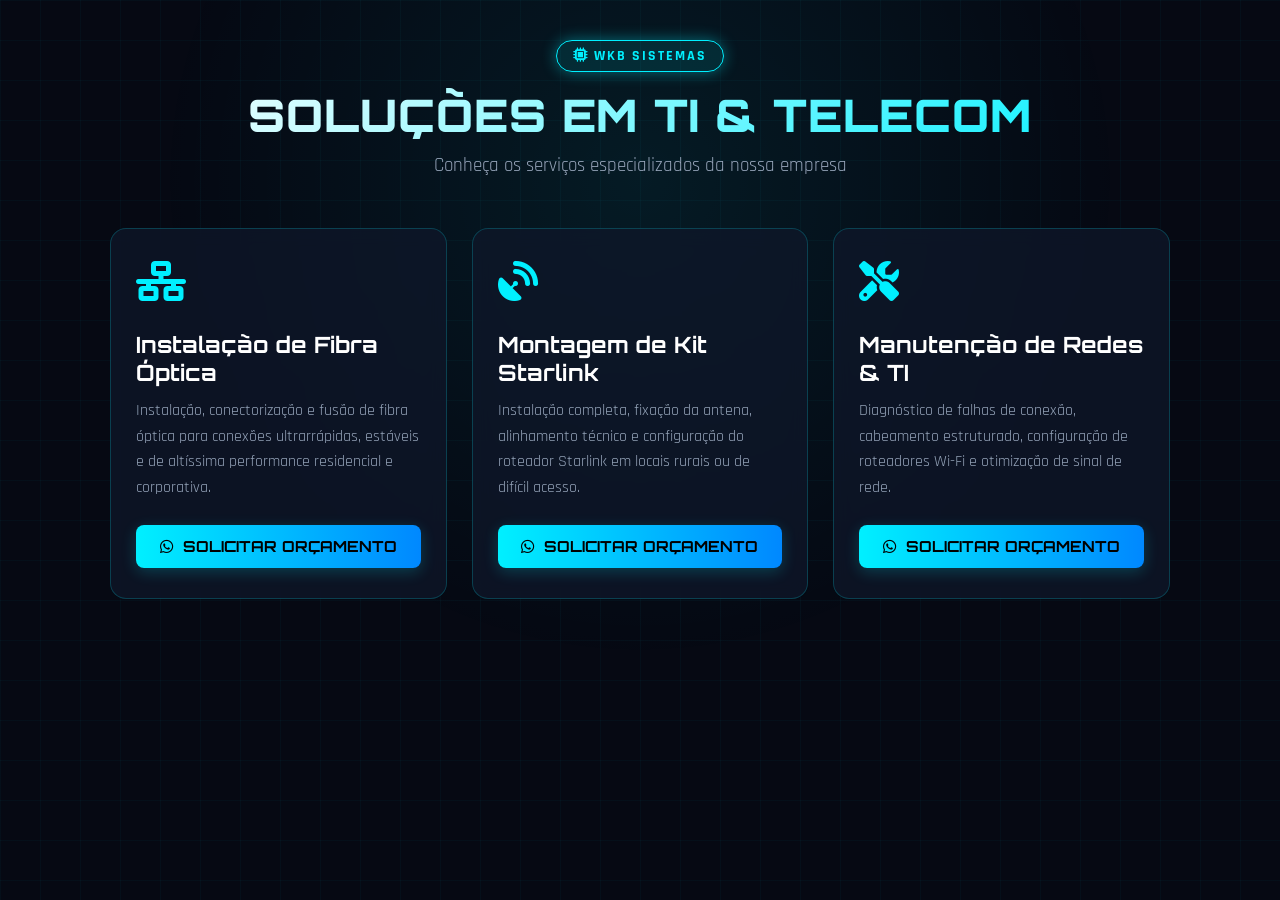
==== servicos/index.html @ 3f0a2d0a "Create index.html" ====
<!DOCTYPE html>
<html lang="pt-BR">
<head>
    <meta charset="UTF-8">
    <meta name="viewport" content="width=device-width, initial-scale=1.0">
    <title>WKB Sistemas - Nossos Serviços</title>
    
    <!-- Fontes Tech -->
    <link rel="preconnect" href="https://fonts.googleapis.com">
    <link rel="preconnect" href="https://fonts.gstatic.com" crossorigin>
    <link href="https://fonts.googleapis.com/css2?family=Orbitron:wght@500;700;900&family=Rajdhani:wght@500;600;700&display=swap" rel="stylesheet">
    <link rel="stylesheet" href="https://cdnjs.cloudflare.com/ajax/libs/font-awesome/6.4.0/css/all.min.css">

    <style>
        :root {
            --bg-color: #060913;
            --card-bg: rgba(15, 23, 42, 0.75);
            --primary-cyan: #00f0ff;
            --glow-cyan: rgba(0, 240, 255, 0.4);
            --text-main: #f8fafc;
            --text-sub: #94a3b8;
        }

        * {
            margin: 0;
            padding: 0;
            box-sizing: border-box;
            font-family: 'Rajdhani', sans-serif;
        }

        body {
            background-color: var(--bg-color);
            color: var(--text-main);
            min-height: 100vh;
            overflow-x: hidden;
            position: relative;
        }

        /* Animação de Fundo Tech Grid */
        body::before {
            content: "";
            position: fixed;
            top: 0; left: 0; right: 0; bottom: 0;
            background: 
                radial-gradient(circle at 50% 20%, rgba(0, 240, 255, 0.08) 0%, transparent 50%),
                linear-gradient(rgba(0, 240, 255, 0.03) 1px, transparent 1px),
                linear-gradient(90deg, rgba(0, 240, 255, 0.03) 1px, transparent 1px);
            background-size: 100% 100%, 40px 40px, 40px 40px;
            z-index: -1;
            animation: gridMove 20s linear infinite;
        }

        @keyframes gridMove {
            0% { background-position: 0 0, 0 0, 0 0; }
            100% { background-position: 0 0, 0 40px, 40px 0; }
        }

        .container {
            max-width: 1100px;
            margin: 0 auto;
            padding: 40px 20px;
        }

        header {
            text-align: center;
            margin-bottom: 50px;
        }

        .badge-tech {
            display: inline-block;
            padding: 6px 16px;
            background: rgba(0, 240, 255, 0.1);
            border: 1px solid var(--primary-cyan);
            color: var(--primary-cyan);
            border-radius: 20px;
            font-size: 0.9rem;
            font-weight: 700;
            letter-spacing: 2px;
            text-transform: uppercase;
            box-shadow: 0 0 15px var(--glow-cyan);
            margin-bottom: 15px;
            animation: pulse 2s infinite alternate;
        }

        h1 {
            font-family: 'Orbitron', sans-serif;
            font-size: 2.8rem;
            font-weight: 900;
            letter-spacing: 1px;
            text-transform: uppercase;
            background: linear-gradient(135deg, #ffffff 0%, var(--primary-cyan) 100%);
            -webkit-background-clip: text;
            -webkit-text-fill-color: transparent;
            margin-bottom: 10px;
        }

        p.subtitle {
            color: var(--text-sub);
            font-size: 1.2rem;
        }

        .services-grid {
            display: grid;
            grid-template-columns: repeat(auto-fit, minmax(300px, 1fr));
            gap: 25px;
            margin-bottom: 50px;
        }

        .service-card {
            background: var(--card-bg);
            border: 1px solid rgba(0, 240, 255, 0.2);
            border-radius: 16px;
            padding: 30px 25px;
            backdrop-filter: blur(10px);
            transition: all 0.3s ease;
            display: flex;
            flex-direction: column;
            justify-content: space-between;
        }

        .service-card:hover {
            transform: translateY(-8px);
            border-color: var(--primary-cyan);
            box-shadow: 0 10px 30px var(--glow-cyan);
        }

        .service-icon {
            font-size: 2.5rem;
            color: var(--primary-cyan);
            margin-bottom: 20px;
        }

        .service-title {
            font-family: 'Orbitron', sans-serif;
            font-size: 1.4rem;
            color: #fff;
            margin-bottom: 12px;
        }

        .service-desc {
            color: var(--text-sub);
            font-size: 1rem;
            line-height: 1.6;
            margin-bottom: 25px;
        }

        .btn-action {
            display: flex;
            align-items: center;
            justify-content: center;
            gap: 10px;
            width: 100%;
            padding: 12px;
            background: linear-gradient(90deg, #00f0ff, #0088ff);
            color: #000;
            font-family: 'Orbitron', sans-serif;
            font-size: 0.95rem;
            font-weight: 700;
            text-transform: uppercase;
            text-decoration: none;
            border-radius: 8px;
            transition: all 0.3s ease;
            box-shadow: 0 4px 15px rgba(0, 240, 255, 0.2);
        }

        .btn-action:hover {
            box-shadow: 0 0 25px var(--primary-cyan);
            transform: scale(1.02);
            color: #000;
        }

        @keyframes pulse {
            0% { box-shadow: 0 0 5px var(--glow-cyan); }
            100% { box-shadow: 0 0 20px var(--glow-cyan); }
        }

        @media (max-width: 768px) {
            h1 { font-size: 2rem; }
        }
    </style>
</head>
<body>

    <div class="container">
        <header>
            <div class="badge-tech"><i class="fa-solid fa-microchip"></i> WKB Sistemas</div>
            <h1>Soluções em TI & Telecom</h1>
            <p class="subtitle">Conheça os serviços especializados da nossa empresa</p>
        </header>

        <div class="services-grid">
            <!-- Serviço 1: Instalação de Fibra Óptica -->
            <div class="service-card">
                <div>
                    <div class="service-icon"><i class="fa-solid fa-network-wired"></i></div>
                    <h2 class="service-title">Instalação de Fibra Óptica</h2>
                    <p class="service-desc">Instalação, conectorização e fusão de fibra óptica para conexões ultrarrápidas, estáveis e de altíssima performance residencial e corporativa.</p>
                </div>
                <a href="https://wa.me/5593991192244?text=Ol%C3%A1!%20Gostaria%20de%20solicitar%20um%20or%C3%A7amento%20para%20Instala%C3%A7%C3%A3o%20de%20Fibra%20%C3%93ptica." target="_blank" class="btn-action">
                    <i class="fa-brands fa-whatsapp"></i> Solicitar Orçamento
                </a>
            </div>

            <!-- Serviço 2: Instalação & Suporte Starlink -->
            <div class="service-card">
                <div>
                    <div class="service-icon"><i class="fa-solid fa-satellite-dish"></i></div>
                    <h2 class="service-title">Montagem de Kit Starlink</h2>
                    <p class="service-desc">Instalação completa, fixação da antena, alinhamento técnico e configuração do roteador Starlink em locais rurais ou de difícil acesso.</p>
                </div>
                <a href="https://wa.me/5593991192244?text=Ol%C3%A1!%20Preciso%20de%20suporte%2Finstala%C3%A7%C3%A3o%20para%20Internet%20Starlink." target="_blank" class="btn-action">
                    <i class="fa-brands fa-whatsapp"></i> Solicitar Orçamento
                </a>
            </div>

            <!-- Serviço 3: Manutenção & Redes -->
            <div class="service-card">
                <div>
                    <div class="service-icon"><i class="fa-solid fa-screwdriver-wrench"></i></div>
                    <h2 class="service-title">Manutenção de Redes & TI</h2>
                    <p class="service-desc">Diagnóstico de falhas de conexão, cabeamento estruturado, configuração de roteadores Wi-Fi e otimização de sinal de rede.</p>
                </div>
                <a href="https://wa.me/5593991192244?text=Ol%C3%A1!%20Gostaria%20de%20agendar%20uma%20manuten%C3%A7%C3%A3o%20de%20rede%2FTI." target="_blank" class="btn-action">
                    <i class="fa-brands fa-whatsapp"></i> Solicitar Orçamento
                </a>
            </div>
        </div>
    </div>

</body>
</html>
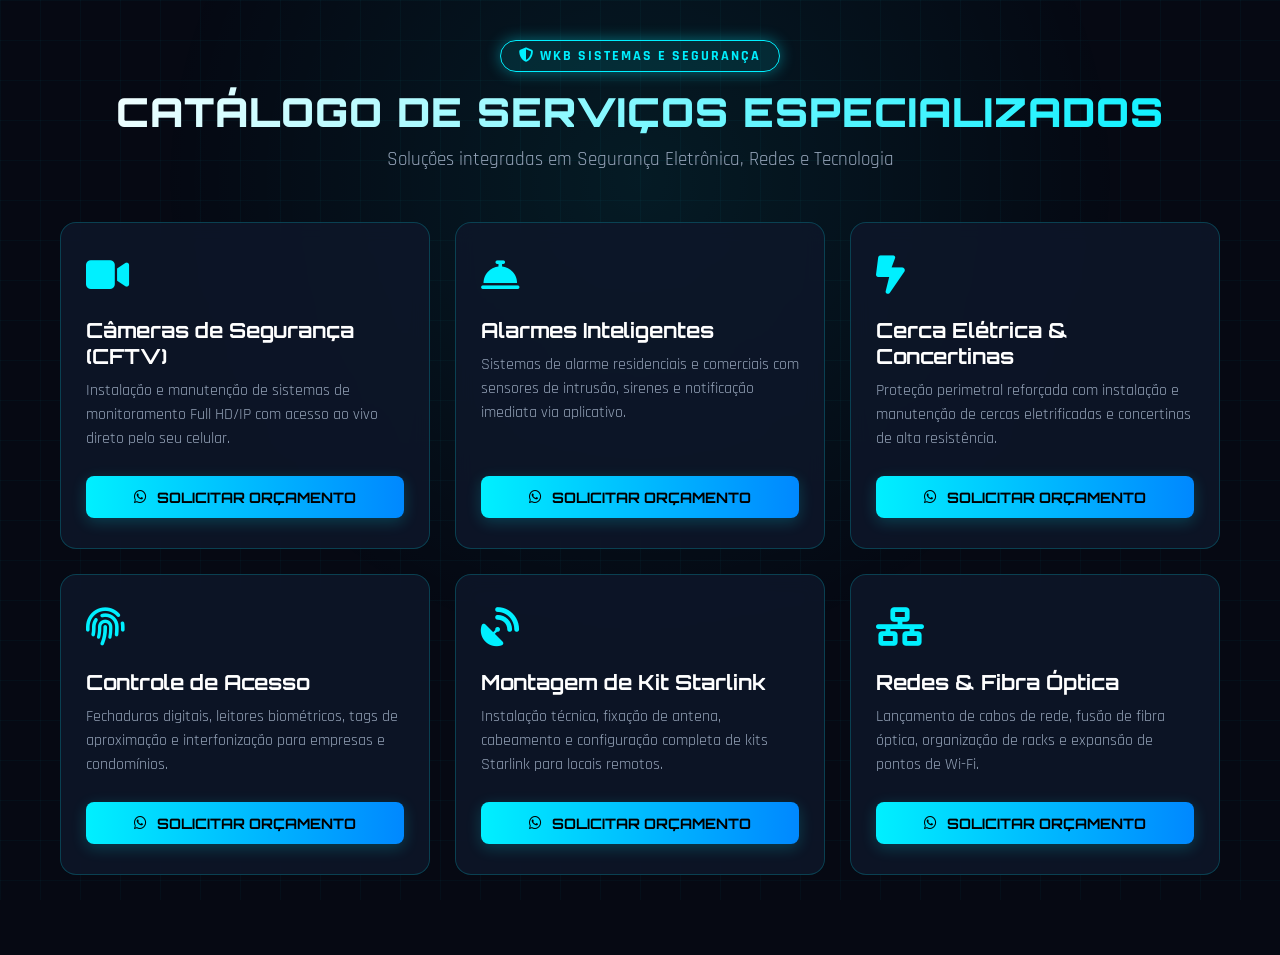
==== commit 9558f46e: "Update index.html" ====
--- a/servicos/index.html
+++ b/servicos/index.html
@@ -3,7 +3,7 @@
 <head>
     <meta charset="UTF-8">
     <meta name="viewport" content="width=device-width, initial-scale=1.0">
-    <title>WKB Sistemas - Nossos Serviços</title>
+    <title>WKB Sistemas e Segurança - Serviços Especializados</title>
     
     <!-- Fontes Tech -->
     <link rel="preconnect" href="https://fonts.googleapis.com">
@@ -14,7 +14,7 @@
     <style>
         :root {
             --bg-color: #060913;
-            --card-bg: rgba(15, 23, 42, 0.75);
+            --card-bg: rgba(15, 23, 42, 0.85);
             --primary-cyan: #00f0ff;
             --glow-cyan: rgba(0, 240, 255, 0.4);
             --text-main: #f8fafc;
@@ -36,7 +36,7 @@
             position: relative;
         }
 
-        /* Animação de Fundo Tech Grid */
+        /* Background Tech Grid Animado */
         body::before {
             content: "";
             position: fixed;
@@ -56,7 +56,7 @@
         }
 
         .container {
-            max-width: 1100px;
+            max-width: 1200px;
             margin: 0 auto;
             padding: 40px 20px;
         }
@@ -68,7 +68,7 @@
 
         .badge-tech {
             display: inline-block;
-            padding: 6px 16px;
+            padding: 6px 18px;
             background: rgba(0, 240, 255, 0.1);
             border: 1px solid var(--primary-cyan);
             color: var(--primary-cyan);
@@ -84,7 +84,7 @@
 
         h1 {
             font-family: 'Orbitron', sans-serif;
-            font-size: 2.8rem;
+            font-size: 2.5rem;
             font-weight: 900;
             letter-spacing: 1px;
             text-transform: uppercase;
@@ -101,9 +101,9 @@
 
         .services-grid {
             display: grid;
-            grid-template-columns: repeat(auto-fit, minmax(300px, 1fr));
+            grid-template-columns: repeat(auto-fit, minmax(320px, 1fr));
             gap: 25px;
-            margin-bottom: 50px;
+            margin-bottom: 40px;
         }
 
         .service-card {
@@ -125,22 +125,22 @@
         }
 
         .service-icon {
-            font-size: 2.5rem;
+            font-size: 2.4rem;
             color: var(--primary-cyan);
-            margin-bottom: 20px;
+            margin-bottom: 15px;
         }
 
         .service-title {
             font-family: 'Orbitron', sans-serif;
-            font-size: 1.4rem;
+            font-size: 1.3rem;
             color: #fff;
-            margin-bottom: 12px;
+            margin-bottom: 10px;
         }
 
         .service-desc {
             color: var(--text-sub);
             font-size: 1rem;
-            line-height: 1.6;
+            line-height: 1.5;
             margin-bottom: 25px;
         }
 
@@ -154,7 +154,7 @@
             background: linear-gradient(90deg, #00f0ff, #0088ff);
             color: #000;
             font-family: 'Orbitron', sans-serif;
-            font-size: 0.95rem;
+            font-size: 0.9rem;
             font-weight: 700;
             text-transform: uppercase;
             text-decoration: none;
@@ -175,7 +175,7 @@
         }
 
         @media (max-width: 768px) {
-            h1 { font-size: 2rem; }
+            h1 { font-size: 1.8rem; }
         }
     </style>
 </head>
@@ -183,44 +183,80 @@
 
     <div class="container">
         <header>
-            <div class="badge-tech"><i class="fa-solid fa-microchip"></i> WKB Sistemas</div>
-            <h1>Soluções em TI & Telecom</h1>
-            <p class="subtitle">Conheça os serviços especializados da nossa empresa</p>
+            <div class="badge-tech"><i class="fa-solid fa-shield-halved"></i> WKB SISTEMAS E SEGURANÇA</div>
+            <h1>Catálogo de Serviços Especializados</h1>
+            <p class="subtitle">Soluções integradas em Segurança Eletrônica, Redes e Tecnologia</p>
         </header>
 
         <div class="services-grid">
-            <!-- Serviço 1: Instalação de Fibra Óptica -->
-            <div class="service-card">
-                <div>
-                    <div class="service-icon"><i class="fa-solid fa-network-wired"></i></div>
-                    <h2 class="service-title">Instalação de Fibra Óptica</h2>
-                    <p class="service-desc">Instalação, conectorização e fusão de fibra óptica para conexões ultrarrápidas, estáveis e de altíssima performance residencial e corporativa.</p>
-                </div>
-                <a href="https://wa.me/5593991192244?text=Ol%C3%A1!%20Gostaria%20de%20solicitar%20um%20or%C3%A7amento%20para%20Instala%C3%A7%C3%A3o%20de%20Fibra%20%C3%93ptica." target="_blank" class="btn-action">
-                    <i class="fa-brands fa-whatsapp"></i> Solicitar Orçamento
-                </a>
-            </div>
-
-            <!-- Serviço 2: Instalação & Suporte Starlink -->
+            <!-- 1. Câmeras de Segurança (CFTV) -->
+            <div class="service-card">
+                <div>
+                    <div class="service-icon"><i class="fa-solid fa-video"></i></div>
+                    <h2 class="service-title">Câmeras de Segurança (CFTV)</h2>
+                    <p class="service-desc">Instalação e manutenção de sistemas de monitoramento Full HD/IP com acesso ao vivo direto pelo seu celular.</p>
+                </div>
+                <a href="https://wa.me/5593991192244?text=Ol%C3%A1!%20Quero%20um%20or%C3%A7amento%20para%20C%C3%A2meras%20de%20Seguran%C3%A7a%20(CFTV)." target="_blank" class="btn-action">
+                    <i class="fa-brands fa-whatsapp"></i> Solicitar Orçamento
+                </a>
+            </div>
+
+            <!-- 2. Alarmes & Sensor de Presença -->
+            <div class="service-card">
+                <div>
+                    <div class="service-icon"><i class="fa-solid fa-bell-concierge"></i></div>
+                    <h2 class="service-title">Alarmes Inteligentes</h2>
+                    <p class="service-desc">Sistemas de alarme residenciais e comerciais com sensores de intrusão, sirenes e notificação imediata via aplicativo.</p>
+                </div>
+                <a href="https://wa.me/5593991192244?text=Ol%C3%A1!%20Gostaria%20de%20um%20or%C3%A7amento%20para%20Sistema%20de%20Alarmes." target="_blank" class="btn-action">
+                    <i class="fa-brands fa-whatsapp"></i> Solicitar Orçamento
+                </a>
+            </div>
+
+            <!-- 3. Cerca Elétrica & Concertina -->
+            <div class="service-card">
+                <div>
+                    <div class="service-icon"><i class="fa-solid fa-bolt-lightning"></i></div>
+                    <h2 class="service-title">Cerca Elétrica & Concertinas</h2>
+                    <p class="service-desc">Proteção perimetral reforçada com instalação e manutenção de cercas eletrificadas e concertinas de alta resistência.</p>
+                </div>
+                <a href="https://wa.me/5593991192244?text=Ol%C3%A1!%20Quero%20um%20or%C3%A7amento%20para%20Cerca%20El%C3%A9trica%2FConcertina." target="_blank" class="btn-action">
+                    <i class="fa-brands fa-whatsapp"></i> Solicitar Orçamento
+                </a>
+            </div>
+
+            <!-- 4. Controle de Acesso & Fechaduras -->
+            <div class="service-card">
+                <div>
+                    <div class="service-icon"><i class="fa-solid fa-fingerprint"></i></div>
+                    <h2 class="service-title">Controle de Acesso</h2>
+                    <p class="service-desc">Fechaduras digitais, leitores biométricos, tags de aproximação e interfonização para empresas e condomínios.</p>
+                </div>
+                <a href="https://wa.me/5593991192244?text=Ol%C3%A1!%20Tenho%20interesse%20em%20Controle%20de%20Acesso%20e%20Fechaduras%20Digitais." target="_blank" class="btn-action">
+                    <i class="fa-brands fa-whatsapp"></i> Solicitar Orçamento
+                </a>
+            </div>
+
+            <!-- 5. Instalação & Apontamento Starlink -->
             <div class="service-card">
                 <div>
                     <div class="service-icon"><i class="fa-solid fa-satellite-dish"></i></div>
                     <h2 class="service-title">Montagem de Kit Starlink</h2>
-                    <p class="service-desc">Instalação completa, fixação da antena, alinhamento técnico e configuração do roteador Starlink em locais rurais ou de difícil acesso.</p>
-                </div>
-                <a href="https://wa.me/5593991192244?text=Ol%C3%A1!%20Preciso%20de%20suporte%2Finstala%C3%A7%C3%A3o%20para%20Internet%20Starlink." target="_blank" class="btn-action">
-                    <i class="fa-brands fa-whatsapp"></i> Solicitar Orçamento
-                </a>
-            </div>
-
-            <!-- Serviço 3: Manutenção & Redes -->
-            <div class="service-card">
-                <div>
-                    <div class="service-icon"><i class="fa-solid fa-screwdriver-wrench"></i></div>
-                    <h2 class="service-title">Manutenção de Redes & TI</h2>
-                    <p class="service-desc">Diagnóstico de falhas de conexão, cabeamento estruturado, configuração de roteadores Wi-Fi e otimização de sinal de rede.</p>
-                </div>
-                <a href="https://wa.me/5593991192244?text=Ol%C3%A1!%20Gostaria%20de%20agendar%20uma%20manuten%C3%A7%C3%A3o%20de%20rede%2FTI." target="_blank" class="btn-action">
+                    <p class="service-desc">Instalação técnica, fixação de antena, cabeamento e configuração completa de kits Starlink para locais remotos.</p>
+                </div>
+                <a href="https://wa.me/5593991192244?text=Ol%C3%A1!%20Preciso%20de%20instala%C3%A7%C3%A3o%2Fsuporte%20para%20Internet%20Starlink." target="_blank" class="btn-action">
+                    <i class="fa-brands fa-whatsapp"></i> Solicitar Orçamento
+                </a>
+            </div>
+
+            <!-- 6. Cabeamento Estruturado & Fibra -->
+            <div class="service-card">
+                <div>
+                    <div class="service-icon"><i class="fa-solid fa-network-wired"></i></div>
+                    <h2 class="service-title">Redes & Fibra Óptica</h2>
+                    <p class="service-desc">Lançamento de cabos de rede, fusão de fibra óptica, organização de racks e expansão de pontos de Wi-Fi.</p>
+                </div>
+                <a href="https://wa.me/5593991192244?text=Ol%C3%A1!%20Gostaria%20de%20or%C3%A7amento%20para%20Redes%20e%20Fibra%20%C3%93ptica." target="_blank" class="btn-action">
                     <i class="fa-brands fa-whatsapp"></i> Solicitar Orçamento
                 </a>
             </div>
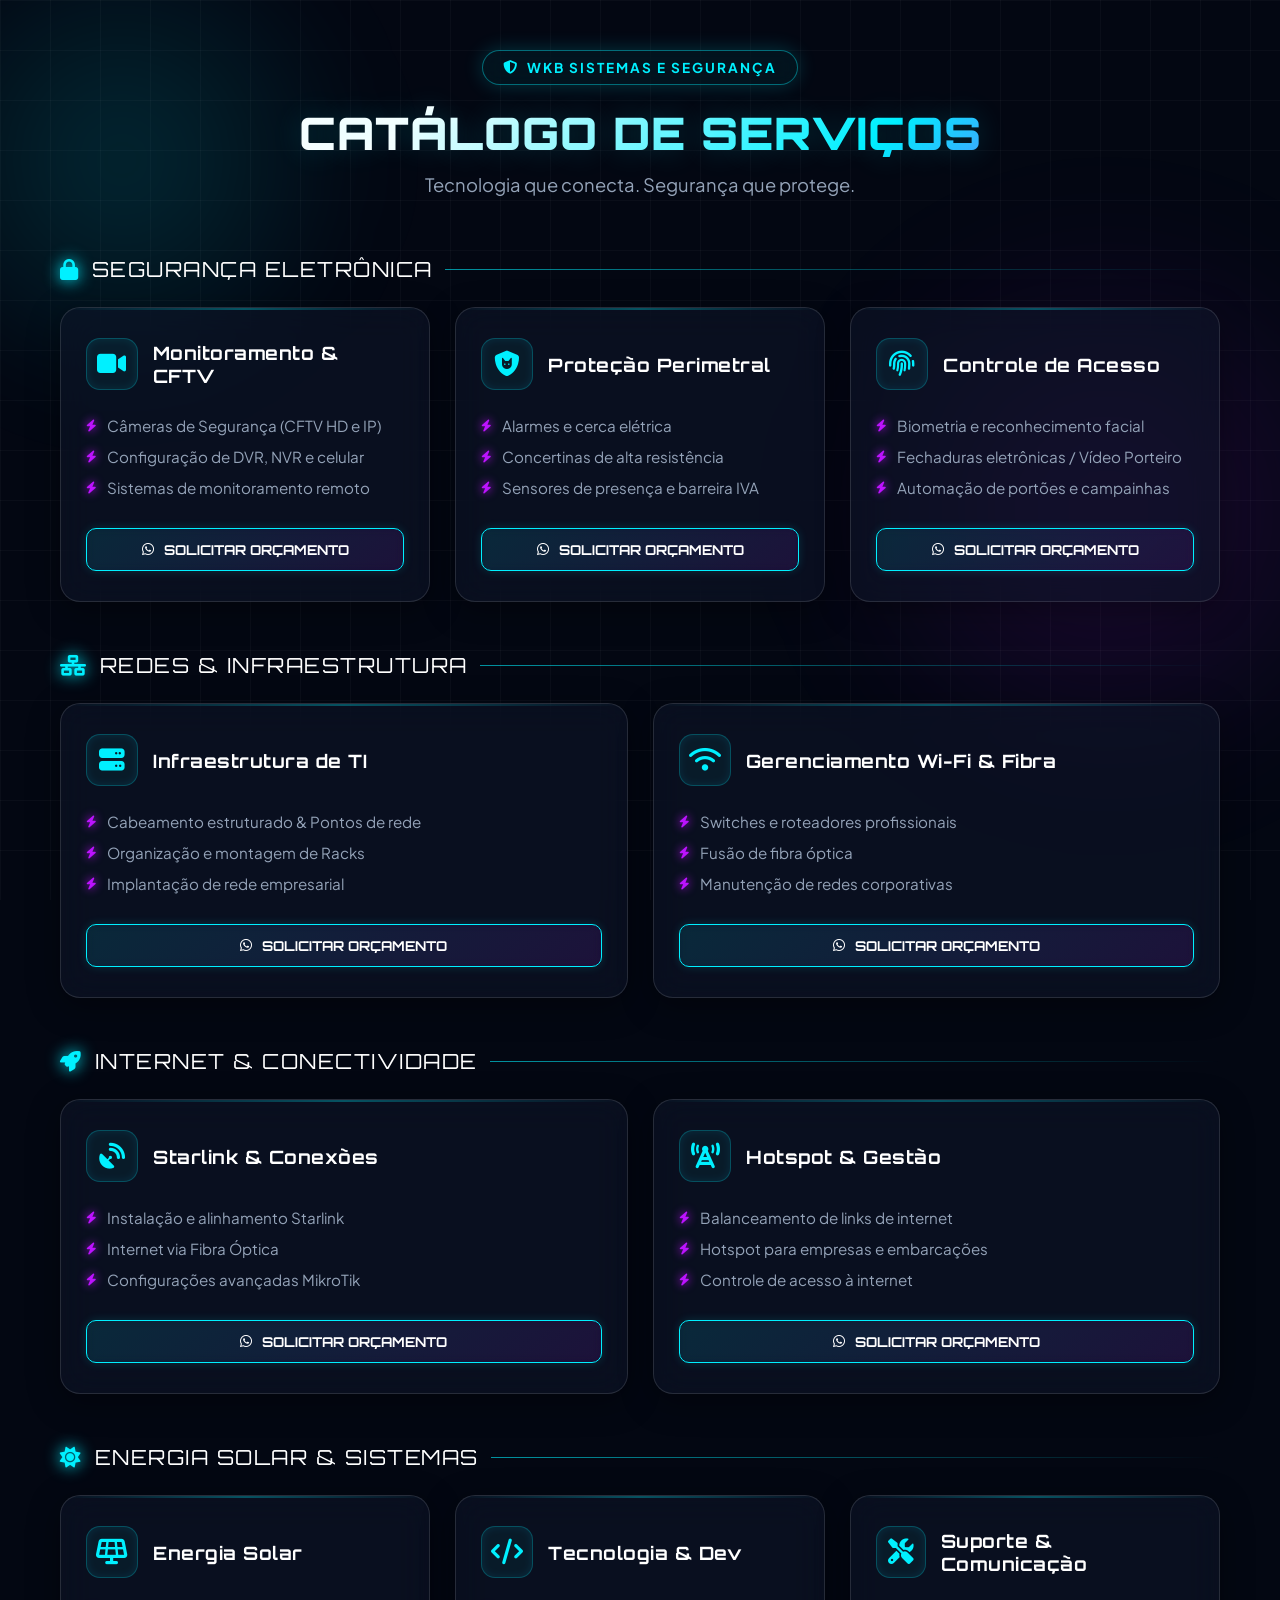
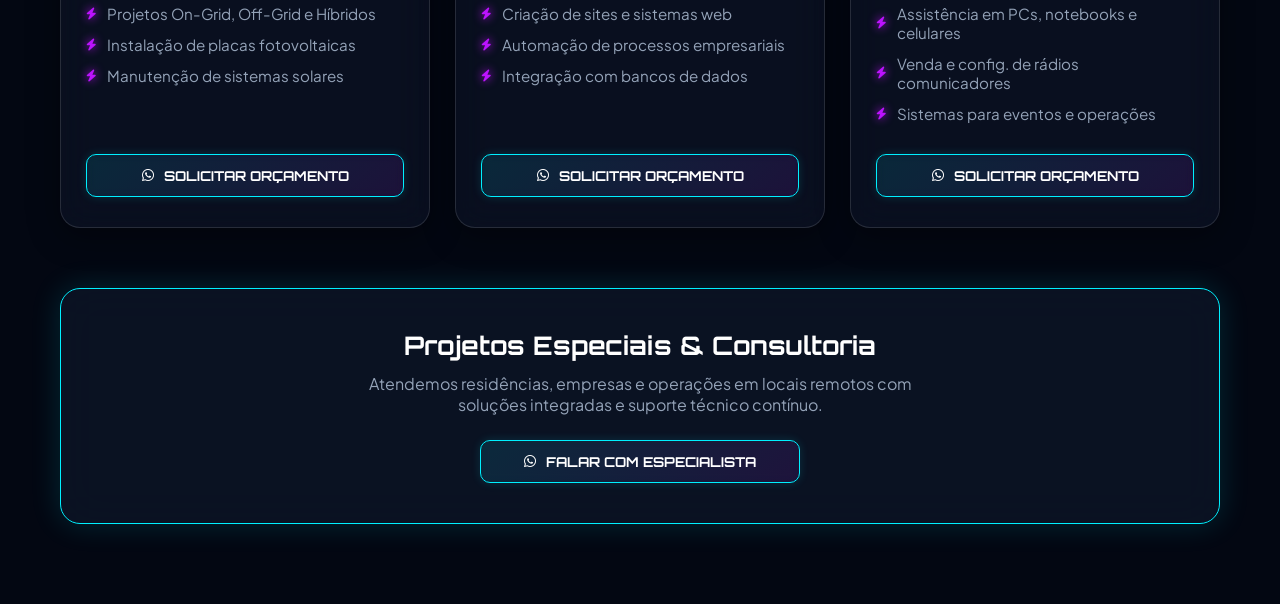
==== commit a710248f: "Create index.html" ====
--- a/servicos/index.html
+++ b/servicos/index.html
@@ -3,20 +3,22 @@
 <head>
     <meta charset="UTF-8">
     <meta name="viewport" content="width=device-width, initial-scale=1.0">
-    <title>WKB Sistemas e Segurança - Serviços Especializados</title>
+    <title>Serviços | WKB Sistemas e Segurança</title>
     
-    <!-- Fontes Tech -->
+    <!-- Fontes Google -->
     <link rel="preconnect" href="https://fonts.googleapis.com">
     <link rel="preconnect" href="https://fonts.gstatic.com" crossorigin>
-    <link href="https://fonts.googleapis.com/css2?family=Orbitron:wght@500;700;900&family=Rajdhani:wght@500;600;700&display=swap" rel="stylesheet">
+    <link href="https://fonts.googleapis.com/css2?family=Orbitron:wght@600;800;900&family=Plus+Jakarta+Sans:wght@400;500;600;700&display=swap" rel="stylesheet">
     <link rel="stylesheet" href="https://cdnjs.cloudflare.com/ajax/libs/font-awesome/6.4.0/css/all.min.css">
 
     <style>
         :root {
-            --bg-color: #060913;
-            --card-bg: rgba(15, 23, 42, 0.85);
-            --primary-cyan: #00f0ff;
-            --glow-cyan: rgba(0, 240, 255, 0.4);
+            --bg-color: #030712;
+            --glass-bg: rgba(15, 23, 42, 0.55);
+            --glass-border: rgba(255, 255, 255, 0.12);
+            --neon-cyan: #00f0ff;
+            --neon-purple: #bc13fe;
+            --neon-green: #10b981;
             --text-main: #f8fafc;
             --text-sub: #94a3b8;
         }
@@ -25,7 +27,7 @@
             margin: 0;
             padding: 0;
             box-sizing: border-box;
-            font-family: 'Rajdhani', sans-serif;
+            font-family: 'Plus Jakarta Sans', sans-serif;
         }
 
         body {
@@ -36,114 +38,208 @@
             position: relative;
         }
 
-        /* Background Tech Grid Animado */
+        /* Esferas com Brilho Neon de Fundo */
+        .glow-sphere-1 {
+            position: fixed;
+            top: -10%;
+            left: -10%;
+            width: 500px;
+            height: 500px;
+            background: radial-gradient(circle, rgba(0, 240, 255, 0.15) 0%, transparent 70%);
+            z-index: -1;
+            filter: blur(50px);
+        }
+
+        .glow-sphere-2 {
+            position: fixed;
+            bottom: 10%;
+            right: -10%;
+            width: 600px;
+            height: 600px;
+            background: radial-gradient(circle, rgba(188, 19, 254, 0.15) 0%, transparent 70%);
+            z-index: -1;
+            filter: blur(60px);
+        }
+
+        /* Grid de Fundo Futurista */
         body::before {
             content: "";
             position: fixed;
             top: 0; left: 0; right: 0; bottom: 0;
-            background: 
-                radial-gradient(circle at 50% 20%, rgba(0, 240, 255, 0.08) 0%, transparent 50%),
-                linear-gradient(rgba(0, 240, 255, 0.03) 1px, transparent 1px),
-                linear-gradient(90deg, rgba(0, 240, 255, 0.03) 1px, transparent 1px);
-            background-size: 100% 100%, 40px 40px, 40px 40px;
+            background-image: 
+                linear-gradient(rgba(255, 255, 255, 0.03) 1px, transparent 1px),
+                linear-gradient(90deg, rgba(255, 255, 255, 0.03) 1px, transparent 1px);
+            background-size: 50px 50px;
             z-index: -1;
-            animation: gridMove 20s linear infinite;
-        }
-
-        @keyframes gridMove {
-            0% { background-position: 0 0, 0 0, 0 0; }
-            100% { background-position: 0 0, 0 40px, 40px 0; }
         }
 
         .container {
             max-width: 1200px;
             margin: 0 auto;
-            padding: 40px 20px;
+            padding: 50px 20px 80px 20px;
         }
 
         header {
             text-align: center;
-            margin-bottom: 50px;
-        }
-
+            margin-bottom: 60px;
+        }
+
+        /* Badge Estilo Vidro Neon */
         .badge-tech {
-            display: inline-block;
-            padding: 6px 18px;
-            background: rgba(0, 240, 255, 0.1);
-            border: 1px solid var(--primary-cyan);
-            color: var(--primary-cyan);
-            border-radius: 20px;
-            font-size: 0.9rem;
+            display: inline-flex;
+            align-items: center;
+            gap: 8px;
+            padding: 8px 20px;
+            background: rgba(0, 240, 255, 0.05);
+            border: 1px solid rgba(0, 240, 255, 0.4);
+            color: var(--neon-cyan);
+            border-radius: 50px;
+            font-size: 0.85rem;
             font-weight: 700;
             letter-spacing: 2px;
             text-transform: uppercase;
-            box-shadow: 0 0 15px var(--glow-cyan);
-            margin-bottom: 15px;
-            animation: pulse 2s infinite alternate;
+            backdrop-filter: blur(10px);
+            box-shadow: 0 0 20px rgba(0, 240, 255, 0.2);
+            margin-bottom: 20px;
         }
 
         h1 {
             font-family: 'Orbitron', sans-serif;
-            font-size: 2.5rem;
+            font-size: 2.8rem;
             font-weight: 900;
             letter-spacing: 1px;
             text-transform: uppercase;
-            background: linear-gradient(135deg, #ffffff 0%, var(--primary-cyan) 100%);
+            background: linear-gradient(135deg, #ffffff 30%, var(--neon-cyan) 70%, var(--neon-purple) 100%);
             -webkit-background-clip: text;
             -webkit-text-fill-color: transparent;
-            margin-bottom: 10px;
+            margin-bottom: 12px;
+            text-shadow: 0 0 30px rgba(0, 240, 255, 0.2);
         }
 
         p.subtitle {
             color: var(--text-sub);
-            font-size: 1.2rem;
-        }
-
+            font-size: 1.15rem;
+        }
+
+        /* Título de Seção com Vidro e Neon */
+        .category-title {
+            font-family: 'Orbitron', sans-serif;
+            font-size: 1.3rem;
+            color: #fff;
+            margin: 50px 0 25px 0;
+            display: flex;
+            align-items: center;
+            gap: 12px;
+            text-transform: uppercase;
+            letter-spacing: 1.5px;
+        }
+
+        .category-title i {
+            color: var(--neon-cyan);
+            filter: drop-shadow(0 0 8px var(--neon-cyan));
+        }
+
+        .category-title::after {
+            content: "";
+            flex: 1;
+            height: 1px;
+            background: linear-gradient(90deg, rgba(0, 240, 255, 0.6), transparent);
+        }
+
+        /* Grid de Cards */
         .services-grid {
             display: grid;
             grid-template-columns: repeat(auto-fit, minmax(320px, 1fr));
             gap: 25px;
-            margin-bottom: 40px;
-        }
-
+        }
+
+        /* CARD GLASSMORPHISM NEON */
         .service-card {
-            background: var(--card-bg);
-            border: 1px solid rgba(0, 240, 255, 0.2);
-            border-radius: 16px;
+            background: var(--glass-bg);
+            border: 1px solid var(--glass-border);
+            border-radius: 20px;
             padding: 30px 25px;
-            backdrop-filter: blur(10px);
-            transition: all 0.3s ease;
+            backdrop-filter: blur(16px);
+            -webkit-backdrop-filter: blur(16px);
+            box-shadow: 0 8px 32px 0 rgba(0, 0, 0, 0.37);
+            transition: all 0.4s cubic-bezier(0.175, 0.885, 0.32, 1.275);
             display: flex;
             flex-direction: column;
             justify-content: space-between;
+            position: relative;
+            overflow: hidden;
+        }
+
+        .service-card::before {
+            content: "";
+            position: absolute;
+            top: 0; left: 0; right: 0; height: 2px;
+            background: linear-gradient(90deg, transparent, var(--neon-cyan), transparent);
+            opacity: 0.3;
+            transition: 0.4s;
         }
 
         .service-card:hover {
-            transform: translateY(-8px);
-            border-color: var(--primary-cyan);
-            box-shadow: 0 10px 30px var(--glow-cyan);
-        }
-
-        .service-icon {
-            font-size: 2.4rem;
-            color: var(--primary-cyan);
-            margin-bottom: 15px;
-        }
-
-        .service-title {
+            transform: translateY(-8px) scale(1.01);
+            border-color: rgba(0, 240, 255, 0.5);
+            box-shadow: 0 15px 35px rgba(0, 240, 255, 0.15), 0 0 15px rgba(188, 19, 254, 0.15);
+        }
+
+        .service-card:hover::before {
+            opacity: 1;
+            background: linear-gradient(90deg, var(--neon-cyan), var(--neon-purple));
+        }
+
+        .card-header {
+            display: flex;
+            align-items: center;
+            gap: 15px;
+            margin-bottom: 20px;
+        }
+
+        /* Ícone Neon */
+        .card-icon {
+            font-size: 1.6rem;
+            color: var(--neon-cyan);
+            width: 52px;
+            height: 52px;
+            background: rgba(0, 240, 255, 0.05);
+            border-radius: 14px;
+            display: flex;
+            align-items: center;
+            justify-content: center;
+            border: 1px solid rgba(0, 240, 255, 0.25);
+            box-shadow: inset 0 0 10px rgba(0, 240, 255, 0.1);
+        }
+
+        .card-title {
             font-family: 'Orbitron', sans-serif;
-            font-size: 1.3rem;
+            font-size: 1.15rem;
             color: #fff;
-            margin-bottom: 10px;
-        }
-
-        .service-desc {
+            letter-spacing: 0.5px;
+        }
+
+        .service-list {
+            list-style: none;
+            margin-bottom: 25px;
+        }
+
+        .service-list li {
             color: var(--text-sub);
-            font-size: 1rem;
-            line-height: 1.5;
-            margin-bottom: 25px;
-        }
-
+            font-size: 0.95rem;
+            padding: 6px 0;
+            display: flex;
+            align-items: center;
+            gap: 10px;
+        }
+
+        .service-list li i {
+            color: var(--neon-purple);
+            font-size: 0.75rem;
+            filter: drop-shadow(0 0 5px var(--neon-purple));
+        }
+
+        /* Botão Vidro Neon */
         .btn-action {
             display: flex;
             align-items: center;
@@ -151,115 +247,267 @@
             gap: 10px;
             width: 100%;
             padding: 12px;
-            background: linear-gradient(90deg, #00f0ff, #0088ff);
-            color: #000;
+            background: linear-gradient(135deg, rgba(0, 240, 255, 0.1) 0%, rgba(188, 19, 254, 0.1) 100%);
+            border: 1px solid var(--neon-cyan);
+            color: #fff;
             font-family: 'Orbitron', sans-serif;
-            font-size: 0.9rem;
+            font-size: 0.85rem;
             font-weight: 700;
             text-transform: uppercase;
             text-decoration: none;
-            border-radius: 8px;
+            border-radius: 10px;
+            backdrop-filter: blur(5px);
             transition: all 0.3s ease;
-            box-shadow: 0 4px 15px rgba(0, 240, 255, 0.2);
+            box-shadow: 0 0 10px rgba(0, 240, 255, 0.15);
         }
 
         .btn-action:hover {
-            box-shadow: 0 0 25px var(--primary-cyan);
-            transform: scale(1.02);
+            background: linear-gradient(135deg, var(--neon-cyan) 0%, var(--neon-purple) 100%);
             color: #000;
-        }
-
-        @keyframes pulse {
-            0% { box-shadow: 0 0 5px var(--glow-cyan); }
-            100% { box-shadow: 0 0 20px var(--glow-cyan); }
+            border-color: transparent;
+            box-shadow: 0 0 25px rgba(0, 240, 255, 0.5);
+            transform: translateY(-2px);
+        }
+
+        /* Card de Consultoria Especial */
+        .special-card {
+            background: rgba(15, 23, 42, 0.7);
+            border: 1px solid var(--neon-cyan);
+            border-radius: 20px;
+            padding: 40px 25px;
+            margin-top: 60px;
+            text-align: center;
+            backdrop-filter: blur(20px);
+            box-shadow: 0 0 30px rgba(0, 240, 255, 0.15);
+            position: relative;
+        }
+
+        .special-card h2 {
+            font-family: 'Orbitron', sans-serif;
+            color: #fff;
+            font-size: 1.6rem;
+            margin-bottom: 12px;
+        }
+
+        .special-card p {
+            color: var(--text-sub);
+            margin-bottom: 25px;
+            max-width: 600px;
+            margin-left: auto;
+            margin-right: auto;
         }
 
         @media (max-width: 768px) {
-            h1 { font-size: 1.8rem; }
+            h1 { font-size: 2rem; }
         }
     </style>
 </head>
 <body>
 
+    <!-- Esferas de luz no fundo -->
+    <div class="glow-sphere-1"></div>
+    <div class="glow-sphere-2"></div>
+
     <div class="container">
         <header>
             <div class="badge-tech"><i class="fa-solid fa-shield-halved"></i> WKB SISTEMAS E SEGURANÇA</div>
-            <h1>Catálogo de Serviços Especializados</h1>
-            <p class="subtitle">Soluções integradas em Segurança Eletrônica, Redes e Tecnologia</p>
+            <h1>Catálogo de Serviços</h1>
+            <p class="subtitle">Tecnologia que conecta. Segurança que protege.</p>
         </header>
 
+        <!-- 🔐 SEGURANÇA ELETRÔNICA -->
+        <div class="category-title"><i class="fa-solid fa-lock"></i> Segurança Eletrônica</div>
         <div class="services-grid">
-            <!-- 1. Câmeras de Segurança (CFTV) -->
-            <div class="service-card">
-                <div>
-                    <div class="service-icon"><i class="fa-solid fa-video"></i></div>
-                    <h2 class="service-title">Câmeras de Segurança (CFTV)</h2>
-                    <p class="service-desc">Instalação e manutenção de sistemas de monitoramento Full HD/IP com acesso ao vivo direto pelo seu celular.</p>
-                </div>
-                <a href="https://wa.me/5593991192244?text=Ol%C3%A1!%20Quero%20um%20or%C3%A7amento%20para%20C%C3%A2meras%20de%20Seguran%C3%A7a%20(CFTV)." target="_blank" class="btn-action">
-                    <i class="fa-brands fa-whatsapp"></i> Solicitar Orçamento
-                </a>
-            </div>
-
-            <!-- 2. Alarmes & Sensor de Presença -->
-            <div class="service-card">
-                <div>
-                    <div class="service-icon"><i class="fa-solid fa-bell-concierge"></i></div>
-                    <h2 class="service-title">Alarmes Inteligentes</h2>
-                    <p class="service-desc">Sistemas de alarme residenciais e comerciais com sensores de intrusão, sirenes e notificação imediata via aplicativo.</p>
-                </div>
-                <a href="https://wa.me/5593991192244?text=Ol%C3%A1!%20Gostaria%20de%20um%20or%C3%A7amento%20para%20Sistema%20de%20Alarmes." target="_blank" class="btn-action">
-                    <i class="fa-brands fa-whatsapp"></i> Solicitar Orçamento
-                </a>
-            </div>
-
-            <!-- 3. Cerca Elétrica & Concertina -->
-            <div class="service-card">
-                <div>
-                    <div class="service-icon"><i class="fa-solid fa-bolt-lightning"></i></div>
-                    <h2 class="service-title">Cerca Elétrica & Concertinas</h2>
-                    <p class="service-desc">Proteção perimetral reforçada com instalação e manutenção de cercas eletrificadas e concertinas de alta resistência.</p>
-                </div>
-                <a href="https://wa.me/5593991192244?text=Ol%C3%A1!%20Quero%20um%20or%C3%A7amento%20para%20Cerca%20El%C3%A9trica%2FConcertina." target="_blank" class="btn-action">
-                    <i class="fa-brands fa-whatsapp"></i> Solicitar Orçamento
-                </a>
-            </div>
-
-            <!-- 4. Controle de Acesso & Fechaduras -->
-            <div class="service-card">
-                <div>
-                    <div class="service-icon"><i class="fa-solid fa-fingerprint"></i></div>
-                    <h2 class="service-title">Controle de Acesso</h2>
-                    <p class="service-desc">Fechaduras digitais, leitores biométricos, tags de aproximação e interfonização para empresas e condomínios.</p>
-                </div>
-                <a href="https://wa.me/5593991192244?text=Ol%C3%A1!%20Tenho%20interesse%20em%20Controle%20de%20Acesso%20e%20Fechaduras%20Digitais." target="_blank" class="btn-action">
-                    <i class="fa-brands fa-whatsapp"></i> Solicitar Orçamento
-                </a>
-            </div>
-
-            <!-- 5. Instalação & Apontamento Starlink -->
-            <div class="service-card">
-                <div>
-                    <div class="service-icon"><i class="fa-solid fa-satellite-dish"></i></div>
-                    <h2 class="service-title">Montagem de Kit Starlink</h2>
-                    <p class="service-desc">Instalação técnica, fixação de antena, cabeamento e configuração completa de kits Starlink para locais remotos.</p>
-                </div>
-                <a href="https://wa.me/5593991192244?text=Ol%C3%A1!%20Preciso%20de%20instala%C3%A7%C3%A3o%2Fsuporte%20para%20Internet%20Starlink." target="_blank" class="btn-action">
-                    <i class="fa-brands fa-whatsapp"></i> Solicitar Orçamento
-                </a>
-            </div>
-
-            <!-- 6. Cabeamento Estruturado & Fibra -->
-            <div class="service-card">
-                <div>
-                    <div class="service-icon"><i class="fa-solid fa-network-wired"></i></div>
-                    <h2 class="service-title">Redes & Fibra Óptica</h2>
-                    <p class="service-desc">Lançamento de cabos de rede, fusão de fibra óptica, organização de racks e expansão de pontos de Wi-Fi.</p>
-                </div>
-                <a href="https://wa.me/5593991192244?text=Ol%C3%A1!%20Gostaria%20de%20or%C3%A7amento%20para%20Redes%20e%20Fibra%20%C3%93ptica." target="_blank" class="btn-action">
-                    <i class="fa-brands fa-whatsapp"></i> Solicitar Orçamento
-                </a>
-            </div>
+            <div class="service-card">
+                <div>
+                    <div class="card-header">
+                        <div class="card-icon"><i class="fa-solid fa-video"></i></div>
+                        <h3 class="card-title">Monitoramento & CFTV</h3>
+                    </div>
+                    <ul class="service-list">
+                        <li><i class="fa-solid fa-bolt"></i> Câmeras de Segurança (CFTV HD e IP)</li>
+                        <li><i class="fa-solid fa-bolt"></i> Configuração de DVR, NVR e celular</li>
+                        <li><i class="fa-solid fa-bolt"></i> Sistemas de monitoramento remoto</li>
+                    </ul>
+                </div>
+                <a href="https://wa.me/5593991192244?text=Ol%C3%A1!%20Quero%20um%20or%C3%A7amento%20para%20CFTV%20e%20Monitoramento." target="_blank" class="btn-action">
+                    <i class="fa-brands fa-whatsapp"></i> Solicitar Orçamento
+                </a>
+            </div>
+
+            <div class="service-card">
+                <div>
+                    <div class="card-header">
+                        <div class="card-icon"><i class="fa-solid fa-shield-cat"></i></div>
+                        <h3 class="card-title">Proteção Perimetral</h3>
+                    </div>
+                    <ul class="service-list">
+                        <li><i class="fa-solid fa-bolt"></i> Alarmes e cerca elétrica</li>
+                        <li><i class="fa-solid fa-bolt"></i> Concertinas de alta resistência</li>
+                        <li><i class="fa-solid fa-bolt"></i> Sensores de presença e barreira IVA</li>
+                    </ul>
+                </div>
+                <a href="https://wa.me/5593991192244?text=Ol%C3%A1!%20Quero%20um%20or%C3%A7amento%20para%20Prote%C3%A7%C3%A3o%20Perimetral." target="_blank" class="btn-action">
+                    <i class="fa-brands fa-whatsapp"></i> Solicitar Orçamento
+                </a>
+            </div>
+
+            <div class="service-card">
+                <div>
+                    <div class="card-header">
+                        <div class="card-icon"><i class="fa-solid fa-fingerprint"></i></div>
+                        <h3 class="card-title">Controle de Acesso</h3>
+                    </div>
+                    <ul class="service-list">
+                        <li><i class="fa-solid fa-bolt"></i> Biometria e reconhecimento facial</li>
+                        <li><i class="fa-solid fa-bolt"></i> Fechaduras eletrônicas / Vídeo Porteiro</li>
+                        <li><i class="fa-solid fa-bolt"></i> Automação de portões e campainhas</li>
+                    </ul>
+                </div>
+                <a href="https://wa.me/5593991192244?text=Ol%C3%A1!%20Quero%20um%20or%C3%A7amento%20para%20Controle%20de%20Acesso." target="_blank" class="btn-action">
+                    <i class="fa-brands fa-whatsapp"></i> Solicitar Orçamento
+                </a>
+            </div>
+        </div>
+
+        <!-- 🌐 REDES E TI -->
+        <div class="category-title"><i class="fa-solid fa-network-wired"></i> Redes & Infraestrutura</div>
+        <div class="services-grid">
+            <div class="service-card">
+                <div>
+                    <div class="card-header">
+                        <div class="card-icon"><i class="fa-solid fa-server"></i></div>
+                        <h3 class="card-title">Infraestrutura de TI</h3>
+                    </div>
+                    <ul class="service-list">
+                        <li><i class="fa-solid fa-bolt"></i> Cabeamento estruturado & Pontos de rede</li>
+                        <li><i class="fa-solid fa-bolt"></i> Organização e montagem de Racks</li>
+                        <li><i class="fa-solid fa-bolt"></i> Implantação de rede empresarial</li>
+                    </ul>
+                </div>
+                <a href="https://wa.me/5593991192244?text=Ol%C3%A1!%20Quero%20um%20or%C3%A7amento%20para%20Infraestrutura%20de%20Rede." target="_blank" class="btn-action">
+                    <i class="fa-brands fa-whatsapp"></i> Solicitar Orçamento
+                </a>
+            </div>
+
+            <div class="service-card">
+                <div>
+                    <div class="card-header">
+                        <div class="card-icon"><i class="fa-solid fa-wifi"></i></div>
+                        <h3 class="card-title">Gerenciamento Wi-Fi & Fibra</h3>
+                    </div>
+                    <ul class="service-list">
+                        <li><i class="fa-solid fa-bolt"></i> Switches e roteadores profissionais</li>
+                        <li><i class="fa-solid fa-bolt"></i> Fusão de fibra óptica</li>
+                        <li><i class="fa-solid fa-bolt"></i> Manutenção de redes corporativas</li>
+                    </ul>
+                </div>
+                <a href="https://wa.me/5593991192244?text=Ol%C3%A1!%20Quero%20um%20or%C3%A7amento%20para%20Gerenciamento%20de%20Rede." target="_blank" class="btn-action">
+                    <i class="fa-brands fa-whatsapp"></i> Solicitar Orçamento
+                </a>
+            </div>
+        </div>
+
+        <!-- 🚀 INTERNET & STARLINK -->
+        <div class="category-title"><i class="fa-solid fa-rocket"></i> Internet & Conectividade</div>
+        <div class="services-grid">
+            <div class="service-card">
+                <div>
+                    <div class="card-header">
+                        <div class="card-icon"><i class="fa-solid fa-satellite-dish"></i></div>
+                        <h3 class="card-title">Starlink & Conexões</h3>
+                    </div>
+                    <ul class="service-list">
+                        <li><i class="fa-solid fa-bolt"></i> Instalação e alinhamento Starlink</li>
+                        <li><i class="fa-solid fa-bolt"></i> Internet via Fibra Óptica</li>
+                        <li><i class="fa-solid fa-bolt"></i> Configurações avançadas MikroTik</li>
+                    </ul>
+                </div>
+                <a href="https://wa.me/5593991192244?text=Ol%C3%A1!%20Preciso%20de%20instala%C3%A7%C3%A3o%2Fsuporte%20Starlink%2FFibra." target="_blank" class="btn-action">
+                    <i class="fa-brands fa-whatsapp"></i> Solicitar Orçamento
+                </a>
+            </div>
+
+            <div class="service-card">
+                <div>
+                    <div class="card-header">
+                        <div class="card-icon"><i class="fa-solid fa-tower-cell"></i></div>
+                        <h3 class="card-title">Hotspot & Gestão</h3>
+                    </div>
+                    <ul class="service-list">
+                        <li><i class="fa-solid fa-bolt"></i> Balanceamento de links de internet</li>
+                        <li><i class="fa-solid fa-bolt"></i> Hotspot para empresas e embarcações</li>
+                        <li><i class="fa-solid fa-bolt"></i> Controle de acesso à internet</li>
+                    </ul>
+                </div>
+                <a href="https://wa.me/5593991192244?text=Ol%C3%A1!%20Tenho%20interesse%20em%20Hotspot%20e%20Balanceamento." target="_blank" class="btn-action">
+                    <i class="fa-brands fa-whatsapp"></i> Solicitar Orçamento
+                </a>
+            </div>
+        </div>
+
+        <!-- ☀️ ENERGIA SOLAR & SISTEMAS -->
+        <div class="category-title"><i class="fa-solid fa-sun"></i> Energia Solar & Sistemas</div>
+        <div class="services-grid">
+            <div class="service-card">
+                <div>
+                    <div class="card-header">
+                        <div class="card-icon"><i class="fa-solid fa-solar-panel"></i></div>
+                        <h3 class="card-title">Energia Solar</h3>
+                    </div>
+                    <ul class="service-list">
+                        <li><i class="fa-solid fa-bolt"></i> Projetos On-Grid, Off-Grid e Híbridos</li>
+                        <li><i class="fa-solid fa-bolt"></i> Instalação de placas fotovoltaicas</li>
+                        <li><i class="fa-solid fa-bolt"></i> Manutenção de sistemas solares</li>
+                    </ul>
+                </div>
+                <a href="https://wa.me/5593991192244?text=Ol%C3%A1!%20Quero%20um%20or%C3%A7amento%20para%20Energia%20Solar." target="_blank" class="btn-action">
+                    <i class="fa-brands fa-whatsapp"></i> Solicitar Orçamento
+                </a>
+            </div>
+
+            <div class="service-card">
+                <div>
+                    <div class="card-header">
+                        <div class="card-icon"><i class="fa-solid fa-code"></i></div>
+                        <h3 class="card-title">Tecnologia & Dev</h3>
+                    </div>
+                    <ul class="service-list">
+                        <li><i class="fa-solid fa-bolt"></i> Criação de sites e sistemas web</li>
+                        <li><i class="fa-solid fa-bolt"></i> Automação de processos empresariais</li>
+                        <li><i class="fa-solid fa-bolt"></i> Integração com bancos de dados</li>
+                    </ul>
+                </div>
+                <a href="https://wa.me/5593991192244?text=Ol%C3%A1!%20Preciso%20de%20um%20site%2Fsistema%20personalizado." target="_blank" class="btn-action">
+                    <i class="fa-brands fa-whatsapp"></i> Solicitar Orçamento
+                </a>
+            </div>
+
+            <div class="service-card">
+                <div>
+                    <div class="card-header">
+                        <div class="card-icon"><i class="fa-solid fa-screwdriver-wrench"></i></div>
+                        <h3 class="card-title">Suporte & Comunicação</h3>
+                    </div>
+                    <ul class="service-list">
+                        <li><i class="fa-solid fa-bolt"></i> Assistência em PCs, notebooks e celulares</li>
+                        <li><i class="fa-solid fa-bolt"></i> Venda e config. de rádios comunicadores</li>
+                        <li><i class="fa-solid fa-bolt"></i> Sistemas para eventos e operações</li>
+                    </ul>
+                </div>
+                <a href="https://wa.me/5593991192244?text=Ol%C3%A1!%20Preciso%20de%20assist%C3%AAncia%20t%C3%A9cnica%2FR%C3%A1dios." target="_blank" class="btn-action">
+                    <i class="fa-brands fa-whatsapp"></i> Solicitar Orçamento
+                </a>
+            </div>
+        </div>
+
+        <!-- 🏢 PROJETOS ESPECIAIS -->
+        <div class="special-card">
+            <h2>Projetos Especiais & Consultoria</h2>
+            <p>Atendemos residências, empresas e operações em locais remotos com soluções integradas e suporte técnico contínuo.</p>
+            <a href="https://wa.me/5593991192244?text=Ol%C3%A1!%20Gostaria%20de%20uma%20consultoria%20técnica%20para%20meu%20projeto." target="_blank" class="btn-action" style="max-width: 320px; margin: 0 auto;">
+                <i class="fa-brands fa-whatsapp"></i> Falar com Especialista
+            </a>
         </div>
     </div>
 
